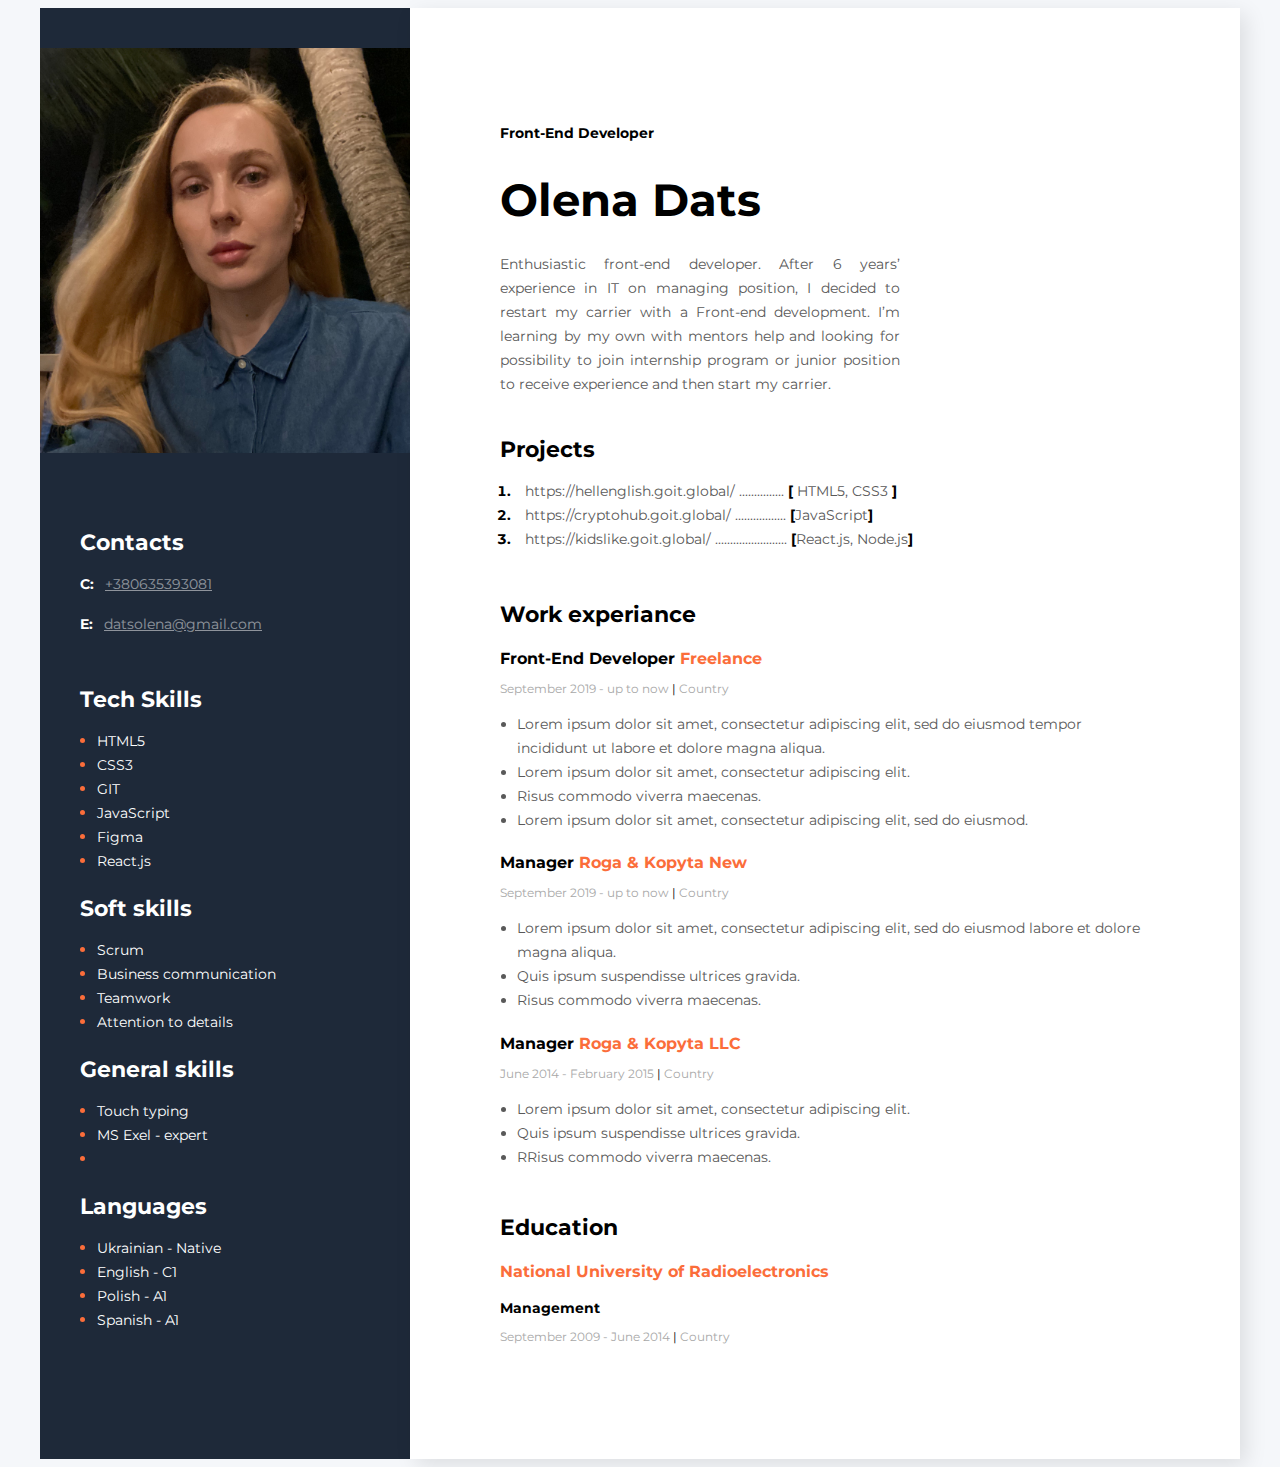
==== index.html @ 8368ed5a "your msg" ====
<!DOCTYPE html>
<html lang="en">

<head>
    <meta charset="UTF-8">
    <meta http-equiv="X-UA-Compatible" content="IE=edge">
    <meta name="viewport" content="width=device-width, initial-scale=1.0">
    <link rel="preconnect" href="https://fonts.googleapis.com">
    <link rel="preconnect" href="https://fonts.gstatic.com" crossorigin>
    <link href="https://fonts.googleapis.com/css2?family=Montserrat:wght@400;700&display=swap" rel="stylesheet">
    <link rel="stylesheet" href="styles/styles.css">
    <title>Resume</title>
</head>

<body>
    <!--Main-->
    <div class="main">
        <!--Main content-->
        <div class="main-content">
            <!--About user-->
            <div class="about">
                <h2 class="about-position">Front-End Developer</h2>
                <h1 class="about-name">Olena Dats</h1>

                <p class="about-description">Enthusiastic front-end developer. After 6 years’ experience in IT on
                    managing position, I decided to restart my carrier with a Front-end development. I’m learning by my
                    own with mentors help and looking for possibility to join internship program or junior position to
                    receive experience and
                    then start my carrier.
                </p>
            </div>
            <!--Projects-->
            <div class="projects">
                <h3 class="title">Projects</h3>
                <ol class="projects-list">
                    <li class="project-item">
                        <span class="project">
                            <a href="https://hellenglish.goit.global/"
                                class="project-link">https://hellenglish.goit.global/</a>
                            ...............
                            <span class="project-bracket">[</span> HTML5, CSS3 <span
                                class="project-bracket">]</span></span>
                    </li>
                    <li class="project-item">
                        <span class="project">
                            <a href="https://cryptohub.goit.global"
                                class="project-link">https://cryptohub.goit.global/</a>
                            .................
                            <span class="project-bracket">[</span>JavaScript<span class="project-bracket">]</span>
                        </span>
                    </li>
                    <li class="project-item">
                        <span class="project">
                            <a href="https://kidslike.goit.global/"
                                class="project-link">https://kidslike.goit.global/</a>
                            ........................
                            <span class="project-bracket">[</span>React.js, Node.js<span
                                class="project-bracket">]</span>
                        </span>
                    </li>
                </ol>
            </div>

            <!--Work-->
            <div class="work">
                <h3 class="title">Work experiance </h3>
                <!--Company1-->
                <div>
                    <h4 class="work-position">Front-End Developer <span class="organization">Freelance</span></h4>
                    <p class="period">September 2019 - up to now<span class="line"> | </span>Country</p>
                    <ul class="work-list">
                        <li class="work-list-item">Lorem ipsum dolor sit amet, consectetur adipiscing elit, sed do
                            eiusmod tempor incididunt ut
                            labore et dolore magna aliqua. </li>
                        <li class="work-list-item">Lorem ipsum dolor sit amet, consectetur adipiscing elit.</li>
                        <li class="work-list-item">Risus commodo viverra maecenas. </li>
                        <li class="work-list-item">Lorem ipsum dolor sit amet, consectetur adipiscing elit, sed do
                            eiusmod. </li>
                    </ul>
                </div>
                <!--Company2-->
                <div>
                    <h4 class="work-position">Manager <span class="organization">Roga & Kopyta New</span></h4>
                    <p class="period">September 2019 - up to now <span class="line"> | </span>Country</p>
                    <ul class="work-list">
                        <li class="work-list-item">Lorem ipsum dolor sit amet, consectetur adipiscing elit, sed do
                            eiusmod labore et dolore
                            magna aliqua. </li>
                        <li class="work-list-item">Quis ipsum suspendisse ultrices gravida.</li>
                        <li class="work-list-item">Risus commodo viverra maecenas. </li>

                    </ul>
                </div>

                <!--Company3-->
                <div>
                    <h4 class="work-position">Manager <span class="organization">Roga & Kopyta LLC</span></h4>
                    <p class="period">June 2014 - February 2015 <span class="line"> | </span>Country</p>
                    <ul class="work-list">
                        <li class="work-list-item">Lorem ipsum dolor sit amet, consectetur adipiscing elit. </li>
                        <li class="work-list-item">Quis ipsum suspendisse ultrices gravida.</li>
                        <li class="work-list-item">RRisus commodo viverra maecenas. </li>

                    </ul>
                </div>
            </div>
            <!--Education-->
            <div class="education">
                <h3 class="title">Education</h3>
                <div>
                    <h4 class="university">National University of Radioelectronics</h4>
                    <h4 class="university-direction">Management</h4>
                    <p class="period">September 2009 - June 2014 <span class="line"> | </span>Country</p>
                </div>


            </div>
        </div>
        <!--Sidebar-->
        <aside class="aside">
            <img src="img/foto.jpeg" alt="user photo" class="foto">
            <!--Contacts-->
            <div class="contacts">
                <h3 class="sidebar-title">Contacts</h3>
                <div>
                    <p>
                        <span class="contact-type">C:</span>
                        <a href="tel:+380635393081" class="contact-link">+380635393081</a>
                    </p>
                    <p>
                        <span class="contact-type">E:</span>
                        <a href="mailto:datsolena@gmail.com" class="contact-link">datsolena@gmail.com</a>
                    </p>
                </div>
            </div>
            <!--Tech skills-->
            <div class="tech-skills">
                <h3 class="sidebar-title">Tech Skills</h3>
                <ul class="tech-skills-list">
                    <li class="tech-skills-item"><span class="tech-skills-text">HTML5</span></li>
                    <li class="tech-skills-item"><span class="tech-skills-text">CSS3</span></li>
                    <li class="tech-skills-item"><span class="tech-skills-text">GIT</span></li>
                    <li class="tech-skills-item"><span class="tech-skills-text">JavaScript</span></li>
                    <li class="tech-skills-item"><span class="tech-skills-text">Figma</span></li>
                    <li class="tech-skills-item"><span class="tech-skills-text">React.js</span></li>
                    <!-- <li class="tech-skills-item"><span class="tech-skills-text">Node.js</span></li> -->
                </ul>
            </div>
            <!--Soft skills-->
            <div class="soft-skills">
                <h3 class="sidebar-title">Soft skills</h3>
                <ul class="soft-skills-list">
                    <li class="soft-skills-item"><span class="soft-skills-text">Scrum</span></li>
                    <li class="soft-skills-item"><span class="soft-skills-text">Business communication</span></li>
                    <li class="soft-skills-item"><span class="soft-skills-text">Teamwork</span></li>
                    <li class="soft-skills-item"><span class="soft-skills-text">Attention to details</span></li>
                </ul>
            </div>
            <!--General skills-->
            <div class="general-skills">
                <h3 class="sidebar-title">General skills</h3>
                <ul class="general-skills-list">
                    <li class="general-skills-item"><span class="general-skills-text">Touch typing</span></li>
                    <li class="general-skills-item"><span class="general-skills-text">MS Exel - expert</span></li>
                    <li class="general-skills-item"><span class="general-skills-text"></span></li>
                </ul>
            </div>
            <!--Languages-->
            <div class="languages">
                <h3 class="sidebar-title">Languages</h3>
                <ul class="languages-list">
                    <li class="languages-item"><span class="languages-text">Ukrainian - Native</span></li>
                    <li class="languages-item"><span class="languages-text">English - C1 </span></li>
                    <li class="languages-item"><span class="languages-text">Polish - A1 </span></li>
                    <li class="languages-item"><span class="languages-text">Spanish - A1</span></li>
                </ul>
            </div>

        </aside>

    </div>

</body>

</html>
---- styles/styles.css ----
body{
    font-family: 'Montserrat', sans-serif;
    background-color: #F5F7FA;
}
/* main stules */
.main {
    display: flex;
    flex-direction: row-reverse;
    width: 1200px;
    margin: 0 auto;
}

/* main content */
.main-content{
    background-color: #FFFFFF;
    box-shadow: 6px 6px 20px rgba(0, 0, 0, 0.1);
    padding: 105px 90px;
}


.project-title {
    font-size: 45px;

/* about styles */
}
.about {
    margin-bottom: 40px;
}

.about-position {
    font-style: normal;
    font-weight: 700;
    font-size: 14px;
    line-height: 17px;
    color: #000000;
    margin-bottom: 20px;
}

.about-name {
    font-style: normal;
    font-weight: 700;
    font-size: 45px;
    line-height: 55px;
    color: #000000;
    margin-bottom: 25px;
}

.about-description {
    font-style: normal;
    font-weight: 400;
    font-size: 14px;
    line-height: 24px;
    color: #595959;
    width: 400px;
    text-align: justify;
}


/* project styles */
.projects{
    margin-bottom: 50px;
}

.title {
    font-style: normal;
    font-weight: 700;
    font-size: 22px;
    line-height: 27px;
    color: #000000;
    margin-bottom: 10px;
}

.projects-list {
    padding: 0;
    margin-left: 15px;
}

.project-item {
    font-style: normal;
    font-weight: 700;
    font-size: 14px;
    line-height: 24px;
    color: #000000;
}

.project,
.project-link {
    font-style: normal;
    font-weight: 400;
    font-size: 14px;
    line-height: 24px;
    color: #595959;
}

.project-link {
    text-decoration: none;
    margin-left: 10px;
}

.project-bracket {
    font-style: normal;
    font-weight: 700;
    font-size: 14px;
    line-height: 24px;
    color: #000000;
}

/* work styles */
.work{
    margin-bottom: 45px;
}

.work-position {
    font-style: normal;
    font-weight: 700;
    font-size: 16px;
    line-height: 20px;
    color: #000000;
    margin-bottom: 10px;
}
.organization {
    color: #FB6D3A;
}

.period {
    font-style: normal;
    font-weight: 400;
    font-size: 12px;
    line-height: 15px;
    color: #A8A8A8;
    margin-bottom: 10px;
}

.line {
    font-style: normal;
    font-weight: 400;
    font-size: 12px;
    line-height: 15px;
    color: #000000;
}

.work-list {
    padding: 0;
    margin-left: 17px;
}

.work-list-item {
    font-style: normal;
    font-weight: 400;
    font-size: 14px;
    line-height: 24px;
    color: #595959;
}

/* education styles*/
.education{
    
}

.university {
    font-style: normal;
    font-weight: 700;
    font-size: 16px;
    line-height: 20px;
    color: #FB6D3A;
    margin-bottom: 10px;
}

.university-direction {
    font-style: normal;
    font-weight: 700;
    font-size: 14px;
    line-height: 17px;
    color: #000000;
    margin-bottom: 10px;
}

/* sidebar styles */
.aside {
    background-color:#1E2939; 
    padding-top: 40px;
    width: 370px;
}

.foto {
    width: 370px;
    margin-bottom: 50px;

}

.sidebar-title {
    color: #FFFFFF;
    font-style: normal;
    font-weight: 700;
    font-size: 22px;
    line-height: 27px; 
    margin-bottom: 10px;
}

.contacts,
.tech-skills,
.soft-skills,
.general-skills,
.languages {
    margin-left: 40px;
}

.contacts {
    margin-bottom: 50px;
}

.contact-type {
    font-style: normal;
    font-weight: 700;
    font-size: 14px;
    line-height: 24px;
    color: #FFFFFF;
    margin-right: 7px;
}

.contact-link {
    font-style: normal;
    font-weight: 400;
    font-size: 14px;
    line-height: 24px;
    color: #FFFFFF;
    opacity: 0.5;
}

.tech-skills-list,
.soft-skills-list,
.general-skills-list,
.languages-list {
    color: #FFFFFF;
    padding: 0;
    margin-left: 17px;
}

.tech-skills-text,
.soft-skills-text,
.general-skills-text,
.languages-text {
    color: #FFFFFF;
    font-style: normal;
    font-weight: 400;
    font-size: 14px;
    line-height: 24px;
}

.tech-skills-item,
.soft-skills-item,
.general-skills-item,
.languages-item {
    color: #FB6D3A;
}

.tech-skills
.soft-skills,
.general-skills,{
margin-bottom: 45px;
}
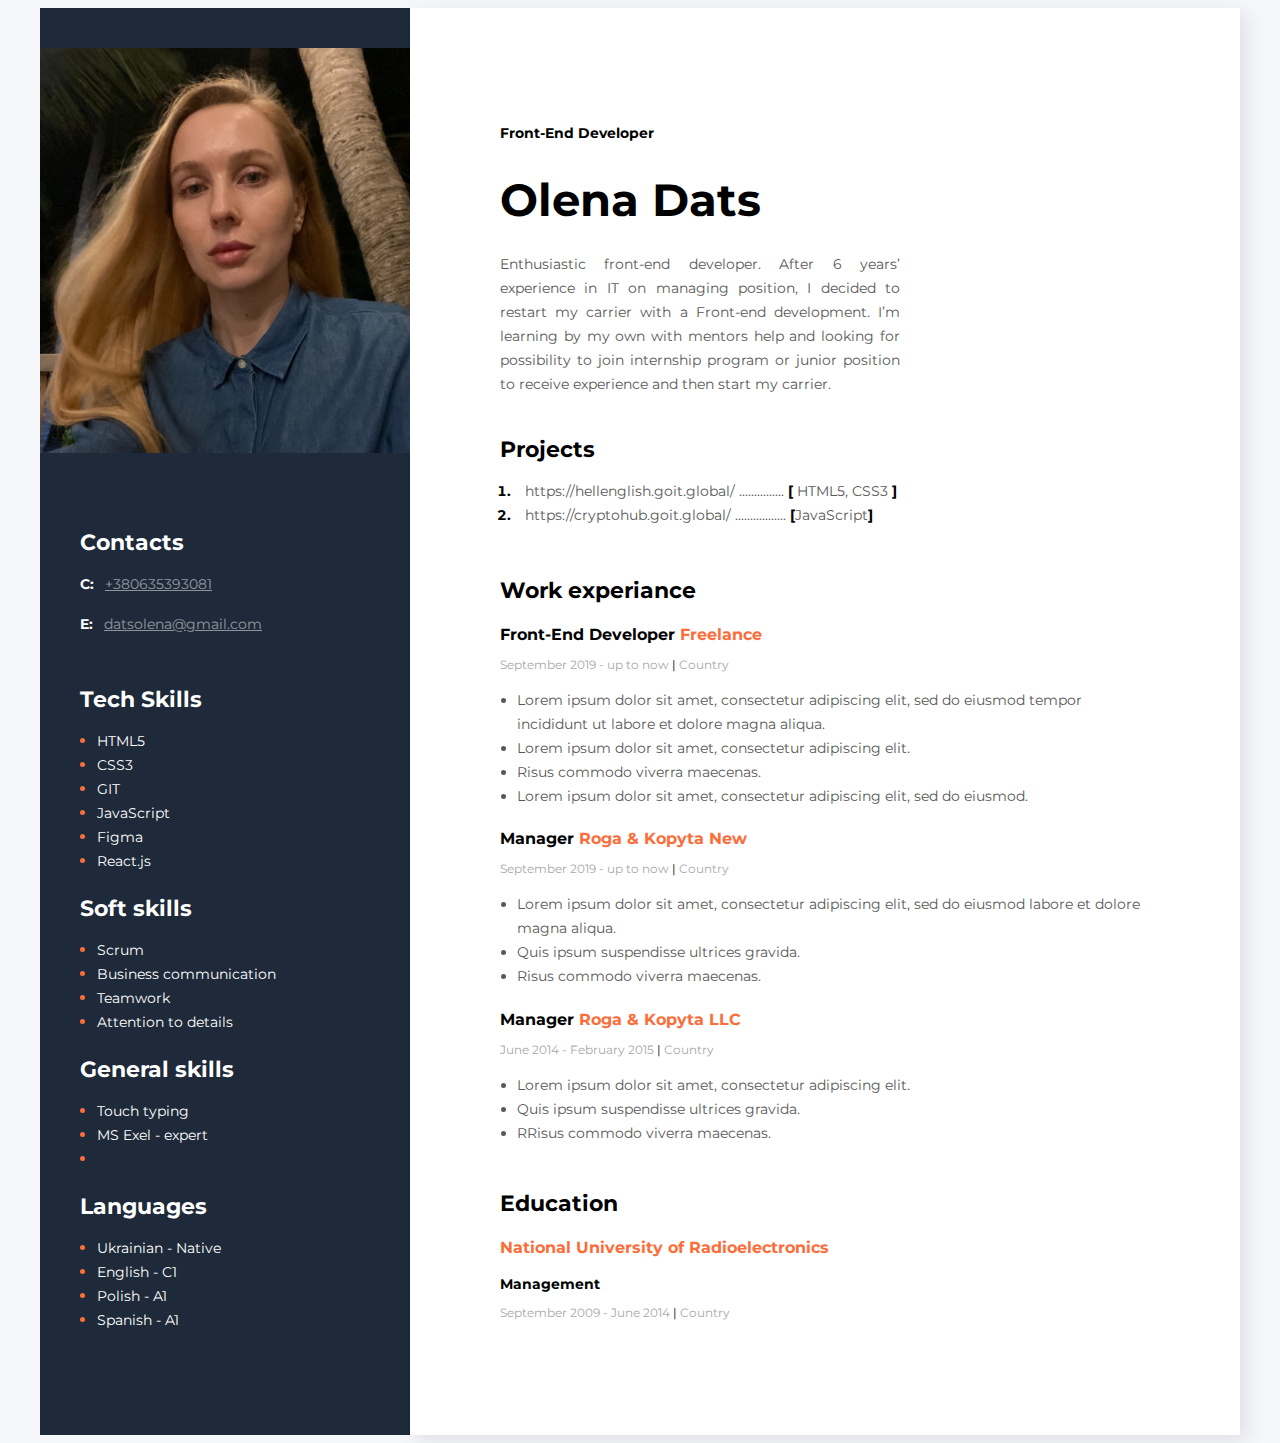
==== commit 52225d6c: "commit1, save" ====
--- a/index.html
+++ b/index.html
@@ -49,7 +49,7 @@
                             <span class="project-bracket">[</span>JavaScript<span class="project-bracket">]</span>
                         </span>
                     </li>
-                    <li class="project-item">
+                    <!-- <li class="project-item">
                         <span class="project">
                             <a href="https://kidslike.goit.global/"
                                 class="project-link">https://kidslike.goit.global/</a>
@@ -57,7 +57,7 @@
                             <span class="project-bracket">[</span>React.js, Node.js<span
                                 class="project-bracket">]</span>
                         </span>
-                    </li>
+                    </li> -->
                 </ol>
             </div>
 
